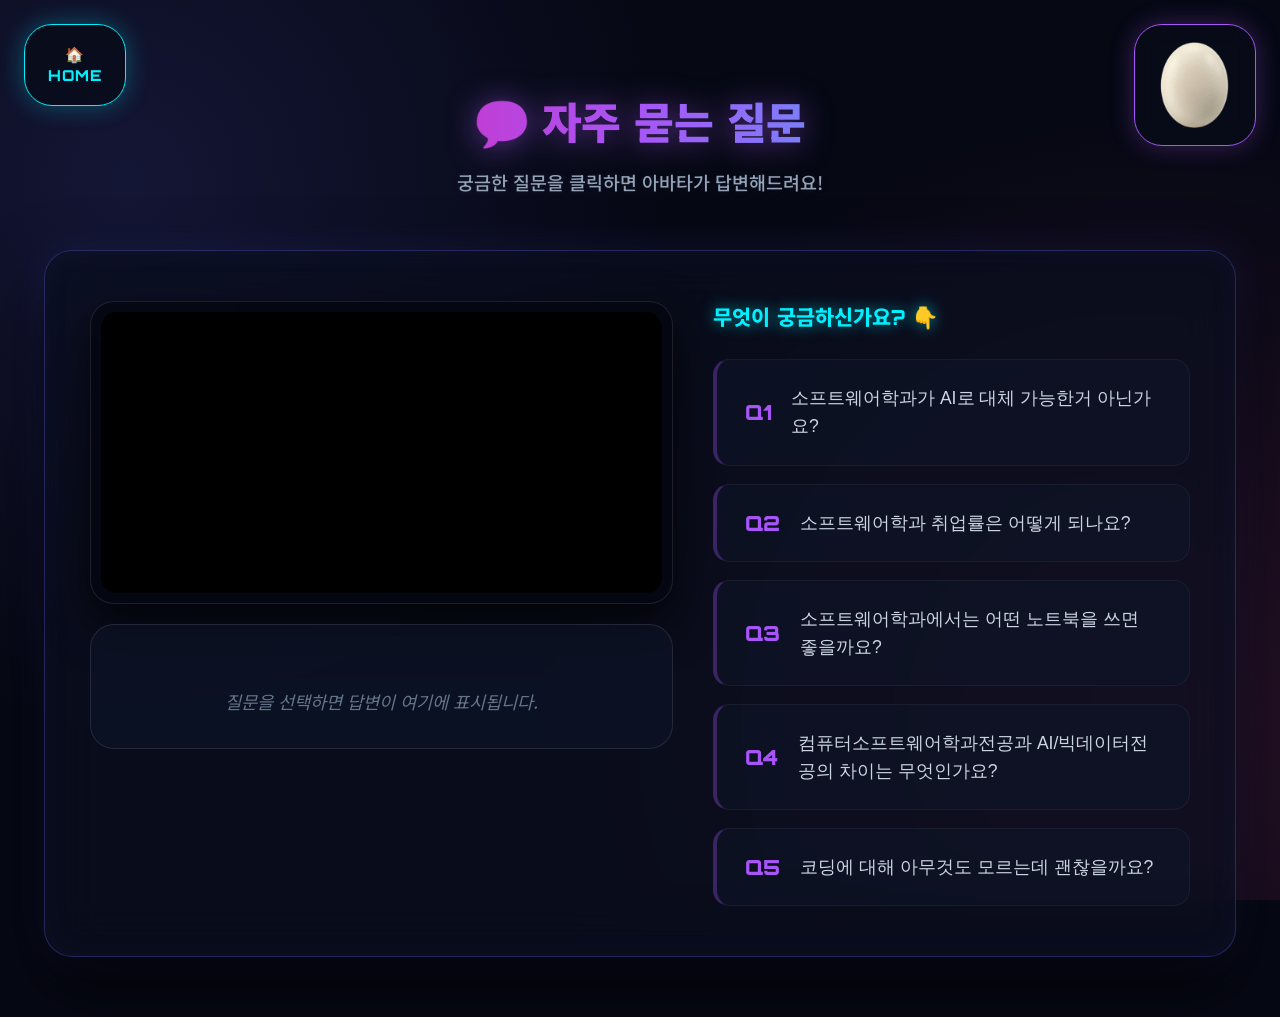
==== qna.html @ ab4f9bfa "Add files via upload" ====
<!DOCTYPE html>
<html lang="ko">
<head>
  <meta charset="UTF-8" />
  <meta name="viewport" content="width=device-width, initial-scale=1.0"/>
  <title>Q&A - 소프트웨어학과</title>
  <link href="https://fonts.googleapis.com/css2?family=Noto+Sans+KR:wght@400;500;700;900&family=Orbitron:wght@700;900&display=swap" rel="stylesheet">
  <link rel="stylesheet" href="css/qna.css" />
</head>
<body>

  <a href="index.html" class="floating-left-home-btn">🏠<br>HOME</a>

  <div id="tamagochi-fixed-container">
    <img id="tamagochi-image" src="assets/tamagochi/egg.png" alt="성장 다마고치">
  </div>

  <div class="bg-overlay"></div>

  <div class="page-header">
    <h1>💬 자주 묻는 질문</h1>
    <p>궁금한 질문을 클릭하면 아바타가 답변해드려요!</p>
  </div>

  <div class="qna-container">
    <div class="avatar-section">
      <div class="avatar-video-wrapper">
        <video id="avatarVideo" src="assets/video/qna_movie.mp4" preload="auto" muted playsinline></video>
      </div>

      <div class="speaking-indicator" id="speakingIndicator">
        <div class="speaking-dots">
          <span></span><span></span><span></span>
        </div>
        <span class="indicator-text">아바타가 답변하고 있어요</span>
      </div>

      <div class="answer-box empty" id="answerBox">
        질문을 선택하면 답변이 여기에 표시됩니다.
      </div>
    </div>

    <div class="questions-section">
      <div class="questions-title">무엇이 궁금하신가요? <span>👇</span></div>

      <button class="question-btn qna-item" onclick="playAnswer(0)">
        <div class="q-label">Q1</div>
        <div class="q-text">소프트웨어학과가 AI로 대체 가능한거 아닌가요?</div>
      </button>

      <button class="question-btn qna-item" onclick="playAnswer(1)">
        <div class="q-label">Q2</div>
        <div class="q-text">소프트웨어학과 취업률은 어떻게 되나요?</div>
      </button>

      <button class="question-btn qna-item" onclick="playAnswer(2)">
        <div class="q-label">Q3</div>
        <div class="q-text">소프트웨어학과에서는 어떤 노트북을 쓰면 좋을까요?</div>
      </button>

      <button class="question-btn qna-item" onclick="playAnswer(3)">
        <div class="q-label">Q4</div>
        <div class="q-text">컴퓨터소프트웨어학과전공과 AI/빅데이터전공의 차이는 무엇인가요?</div>
      </button>

      <button class="question-btn qna-item" onclick="playAnswer(4)">
        <div class="q-label">Q5</div>
        <div class="q-text">코딩에 대해 아무것도 모르는데 괜찮을까요?</div>
      </button>
    </div>
  </div>

  <script src="js/tamagochi.js"></script>

  <script>
    const answers = [
      {
        text: "이런 걱정을 하는 친구들이 요즘 정말 많아.\n단순히 시키는 대로 코드만 받아 적는 것은 AI가 대체할 수 있지만 우리 학과에서 배우는 것은 단순 타이핑이 아니야.\n어떤 문제를 해결할지 정의하고, 필요한 기술을 선택하고, 결과물이 올바르게 작동하도록 설계하는 역할은 오직 사람만이 할 수 있는 영역이거든.\n우리 과가 바로 그 '고급 설계자'를 키우는 곳이야. AI에 대체될까 봐 무서워하기보다, 그 AI의 뇌(딥러닝 모델)를 직접 설계하여 세상에 배포하는 엔지니어가 되는 커리큘럼이 쫙 깔려있어. 우리가 AI를 만드는 주인인데 누가 누굴 대체해? 걱정 마!",
        audio: "assets/audio/질문1.mp3"
      },
      {
        text: "일단 취업률은 걱정 안 해도 될 수준이야.\n학과 자체적으로도 매년 상당히 높은 수치를 기록하고 있고 3년 연속 취업 우수 학과야.\n학과 자체 취업률이 80% 안팎을 뚫었던 적이 있거든? 대단한 수치지.\n실제로 학교 선배들은 네이버, 카카오 같은 빅테크나 요즘 잘 나가는 유니콘 스타트업 백엔드/프론트엔드 개발자로 다수 진출하고 있어.",
        audio: "assets/audio/질문2.mp3"
      },
      {
        text: "무슨 노트북을 살지도 고민이지. 상황에 따라서 추천하는 노트북이 달라!\n난 무조건 가벼운 게 최고고, 카페나 도서관 자주 다닐 거라면 LG 그램을 추천할게.\n만약 고급스러운 메탈 디자인이 좋고, 갤럭시 스마트폰이랑 연동할 거라고 하면 삼성 갤럭시 북을 추천할게!",
        audio: "assets/audio/질문3.mp3"
      },
      {
        text: "컴퓨터소프트웨어학과전공은 웹사이트, 앱, 서버 같은 소프트웨어 시스템 자체를 처음부터 끝까지 안정적이고 효율적으로 개발하는 방법을 배우는 전공이야.\n프론트엔드부터 백엔드, 시스템 및 네트워크 프로그래밍까지 골고루 배울 수 있어.\nAI/빅데이터전공은 컴퓨터 소프트웨어 기술을 베이스로 깔고 가되, AI로 세상의 문제를 해결하는 방법을 배우는 전공이야.\n머신러닝, 딥러닝, 자연어처리, 컴퓨터 비전 같은 AI 모델을 직접 설계하고 구현해볼 수 있어.\n데이터를 분석해서 AI 모델을 만들고 싶다면 AI/빅데이터전공을 추천할게.",
        audio: "assets/audio/질문4.mp3"
      },
      {
        text: "완전 괜찮아! 장담하는데 우리 과 신입생들 중에 입학할 때 프로그래밍 처음 접하는 애들이 태반이야.\n우리 과는 '코딩을 잘해서 오는 과'가 아니라 '코딩을 잘하려고 오는 과'야.\n처음부터 어려운 거 안 시키고 기초부터 아주 차근차근 걸음마 떼게 도와주셔.\n게다가 우리 과는 훌륭한 교수님들 및 선후배 1:N 멘토링 시스템 등이 진짜 잘 되어 있거든? 이거야 파고드는 호기심, 그리고 딱 배우려는 마음가짐, 그 두 개만 들고 오면 돼.",
        audio: "assets/audio/질문5.mp3"
      }
    ];

    const video = document.getElementById('avatarVideo');
    const answerBox = document.getElementById('answerBox');
    const speakingIndicator = document.getElementById('speakingIndicator');
    const buttons = document.querySelectorAll('.question-btn');

    let currentAudio = null;
    let activeIndex = -1;

    // 마우스 호버 시 3D 입체 효과
    buttons.forEach(btn => {
      btn.addEventListener('mousemove', (e) => {
        const rect = btn.getBoundingClientRect();
        const x = e.clientX - rect.left;
        const y = e.clientY - rect.top;
        const xPct = x / rect.width - 0.5;
        const yPct = y / rect.height - 0.5;
        btn.style.transform = `perspective(1000px) rotateX(${yPct * -8}deg) rotateY(${xPct * 8}deg) scale(1.02)`;
      });
      btn.addEventListener('mouseleave', () => {
        btn.style.transform = '';
      });
    });

    function playAnswer(index) {
      if (activeIndex === index) {
        stopAll();
        return;
      }

      stopAll();
      activeIndex = index;

      buttons.forEach(btn => btn.classList.remove('checked-active', 'active'));
      buttons[index].classList.add('checked-active', 'active');

      const qnaContainer = document.querySelector('.qna-container');
      if (qnaContainer) {
        const targetOffset = qnaContainer.getBoundingClientRect().top + window.pageYOffset - 80;
        window.scrollTo({ top: targetOffset, behavior: 'smooth' });
      }

      answerBox.classList.remove('empty');
      answerBox.classList.remove('slide-up-active');
      void answerBox.offsetWidth;
      answerBox.classList.add('slide-up-active');
      answerBox.textContent = answers[index].text;

      speakingIndicator.classList.add('active');

      video.muted = true;
      video.currentTime = 0;
      video.play().catch(() => {
        video.muted = true;
        video.play();
      });

      currentAudio = new Audio(answers[index].audio);
      currentAudio.play().catch(err => console.warn("오디오 에러:", err));
      currentAudio.addEventListener('ended', stopAll);
      video.addEventListener('ended', onVideoEnded);
    }

    function onVideoEnded() {
      if (currentAudio && !currentAudio.paused) {
        video.currentTime = 0;
        video.play();
      }
    }

    function stopAll() {
      if (currentAudio) {
        currentAudio.pause();
        currentAudio.currentTime = 0;
        currentAudio = null;
      }
      video.pause();
      video.currentTime = 0;
      video.muted = true;
      video.removeEventListener('ended', onVideoEnded);
      speakingIndicator.classList.remove('active');
      buttons.forEach(btn => btn.classList.remove('checked-active', 'active'));
      activeIndex = -1;
    }
  </script>

</body>
</html>
---- css/qna.css ----
/* ===================================================
   🌌 HYPER-LUXURY CYBER NEON DEVELOPMENT THEME (Q&A Version)
   =================================================== */

/* 1. 배경: 단순 그라데이션을 넘어선 사이버 딥 스페이스 무드 */
body {
    background-color: #060814;
    background-image: 
        radial-gradient(circle at 10% 20%, rgba(99, 102, 241, 0.15) 0%, transparent 40%),
        radial-gradient(circle at 90% 80%, rgba(236, 72, 153, 0.15) 0%, transparent 45%);
    background-attachment: fixed;
    margin: 0;
    padding: 60px 20px;
    font-family: 'Noto Sans KR', -apple-system, sans-serif;
    color: #f1f5f9;
    min-height: 100vh;
    box-sizing: border-box;
}

/* 타이틀 영역: 테크니컬 네온 그라디언트 */
.page-header {
    text-align: center;
    margin-bottom: 55px;
}

.page-header h1 {
    font-family: 'Orbitron', 'Noto Sans KR', sans-serif;
    font-size: 2.7rem;
    font-weight: 900;
    background: linear-gradient(90deg, #ff007a 0%, #a855f7 50%, #00f0ff 100%);
    -webkit-background-clip: text;
    -webkit-text-fill-color: transparent;
    margin-bottom: 18px;
    letter-spacing: -0.5px;
    filter: drop-shadow(0 2px 15px rgba(168, 85, 247, 0.5));
}

.page-header p {
    font-size: 1.15rem;
    color: #94a3b8; 
    font-weight: 500;
    text-shadow: 0 0 10px rgba(148, 163, 184, 0.1);
}

/* 2. 메인 판넬: 완벽한 SF 홀로그램 쉴드 디스플레이 */
.qna-container {
    display: flex;
    gap: 40px;
    max-width: 1100px; 
    margin: 0 auto;
    padding: 50px 45px;
    background: rgba(10, 15, 30, 0.7);
    backdrop-filter: blur(25px); 
    -webkit-backdrop-filter: blur(25px);
    border-radius: 28px; 
    border: 1px solid rgba(99, 102, 241, 0.3); 
    box-shadow: 0 30px 70px rgba(0, 0, 0, 0.7), 
                0 0 40px rgba(99, 102, 241, 0.15),
                inset 0 0 30px rgba(99, 102, 241, 0.05); 
    align-items: flex-start;
}

/* 3. 왼쪽 아바타 및 답변 섹션 */
.avatar-section {
    flex: 1.1;
    min-width: 320px;
    display: flex;
    flex-direction: column;
    gap: 20px;
}

.avatar-video-wrapper {
    background: rgba(4, 6, 15, 0.8);
    border: 1.5px solid rgba(255, 255, 255, 0.1);
    border-radius: 24px;
    padding: 10px;
    box-shadow: 0 20px 45px rgba(0, 0, 0, 0.7);
    overflow: hidden;
}

.avatar-video-wrapper video {
    width: 100%;
    display: block;
    border-radius: 16px;
    background: #000;
}

/* 홀로그램 답변 상태 표시기 */
.speaking-indicator {
    display: none;
    align-items: center;
    justify-content: center;
    gap: 12px;
    padding: 15px;
    background: rgba(0, 240, 255, 0.1);
    border: 1px solid rgba(0, 240, 255, 0.4);
    border-radius: 16px;
    color: #00f0ff;
    font-family: 'Orbitron', 'Noto Sans KR', sans-serif;
    font-weight: 700;
    font-size: 1rem;
    box-shadow: 0 0 20px rgba(0, 240, 255, 0.15);
}

.speaking-indicator.active {
    display: flex;
}

.speaking-dots {
    display: flex;
    gap: 5px;
}

.speaking-dots span {
    width: 6px;
    height: 6px;
    background-color: #00f0ff;
    border-radius: 50%;
    animation: bounce 1.4s infinite ease-in-out both;
}

.speaking-dots span:nth-child(1) { animation-delay: -0.32s; }
.speaking-dots span:nth-child(2) { animation-delay: -0.16s; }

/* 차원문 페이드인 이펙트 애니메이션 */
@keyframes portalIn {
    0% {
        opacity: 0;
        transform: scale(0.97) translateY(25px);
        filter: brightness(0.5);
    }
    100% {
        opacity: 1;
        transform: scale(1) translateY(0);
        filter: brightness(1);
    }
}

/* 프리미엄 결과 박스 스타일 */
.answer-box {
    background: rgba(8, 12, 24, 0.9);
    border-radius: 24px;
    padding: 30px;
    border: 1px solid #00f0ff;
    box-shadow: 0 20px 60px rgba(0, 240, 255, 0.2);
    font-size: 1.1rem;
    color: #e2e8f0;
    line-height: 1.8;
    white-space: pre-line;
    border-left: 6px solid #00f0ff; 
}

.answer-box.empty {
    border-color: rgba(255, 255, 255, 0.1);
    border-left: 1px solid rgba(255, 255, 255, 0.1);
    box-shadow: none;
    color: #64748b;
    text-align: center;
    font-style: italic;
    background: rgba(15, 23, 42, 0.5);
}

.slide-up-active {
    animation: portalIn 0.7s cubic-bezier(0.16, 1, 0.3, 1) forwards;
}

/* 4. 오른쪽 질문 리스트 섹션 */
.questions-section {
    flex: 0.9;
    display: flex;
    flex-direction: column;
    gap: 18px;
}

.questions-title {
    font-family: 'Orbitron', 'Noto Sans KR', sans-serif;
    color: #00f0ff;
    font-size: 1.3rem;
    font-weight: 800;
    margin-bottom: 10px;
    text-shadow: 0 0 15px rgba(0, 240, 255, 0.6);
}

/* 인텔리전트 네온 바 스타일 버튼 */
.question-btn {
    background: rgba(15, 23, 42, 0.5);
    border: 1px solid rgba(255, 255, 255, 0.05);
    border-left: 4px solid rgba(168, 85, 247, 0.3);
    border-radius: 16px;
    padding: 24px 28px;
    display: flex;
    align-items: center;
    gap: 20px;
    cursor: pointer;
    transition: all 0.25s cubic-bezier(0.25, 0.8, 0.25, 1);
    text-align: left;
    width: 100%;
    color: #cbd5e1;
}

/* 마우스 호버 시: 전격 액션 하이라이트 */
.question-btn:hover {
    border-color: rgba(0, 240, 255, 0.5);
    border-left-color: #00f0ff;
    transform: translateY(-3px) scale(1.005);
    background: rgba(20, 30, 55, 0.8);
    box-shadow: 0 10px 25px rgba(0, 240, 255, 0.15);
}

/* 선택이 완료된 카드는 우아한 바이올렛 아우라 고정 */
.question-btn.checked-active {
    border-color: rgba(168, 85, 247, 0.6);
    border-left-color: #a855f7;
    background: linear-gradient(90deg, rgba(168, 85, 247, 0.12) 0%, rgba(15, 23, 42, 0.6) 100%);
    box-shadow: inset 0 0 15px rgba(168, 85, 247, 0.1);
}

.q-label {
    font-family: 'Orbitron', sans-serif;
    font-size: 1.3rem;
    font-weight: 900;
    color: #a855f7;
    transition: all 0.2s;
    flex-shrink: 0;
}

.question-btn.checked-active .q-label {
    color: #ffffff;
    text-shadow: 0 0 15px #a855f7;
}

.q-text {
    font-size: 1.1rem;
    font-weight: 500;
    line-height: 1.6;
    transition: color 0.2s;
}

.question-btn.checked-active .q-text {
    color: #e9d5ff;
    font-weight: 600;
    text-shadow: 0 0 10px rgba(168, 85, 247, 0.3);
}

/* 반응형 레이아웃 */
@media (max-width: 868px) {
    .qna-container {
        flex-direction: column;
        align-items: stretch;
        padding: 30px 20px;
    }
    
    .avatar-section {
        min-width: 100%;
    }
}

/* ===================================================
   🤖 `subject.css`와 완벽 동기화된 다마고치 고정 패널
   =================================================== */
#tamagochi-fixed-container {
    position: fixed;
    top: 24px;
    right: 24px;
    z-index: 1000;
    width: 120px;  /* 🎯 subject.css와 완벽 동일 세팅 */
    height: 120px; /* 🎯 subject.css와 완벽 동일 세팅 */
    background: rgba(8, 12, 24, 0.8);
    backdrop-filter: blur(10px); 
    -webkit-backdrop-filter: blur(10px);
    border-radius: 28px;
    box-shadow: 0 0 25px rgba(168, 85, 247, 0.3);
    border: 1.5px solid #a855f7; /* 네온 보라 아웃라인 */
    display: flex;
    justify-content: center;
    align-items: center;
    transition: all 0.3s;
}

#tamagochi-fixed-container:hover {
    box-shadow: 0 0 35px #00f0ff;
    border-color: #00f0ff;
}

#tamagochi-image {
    width: 80%;
    height: auto;
    display: block;
}

/* 🌌 테마 맞춤형 왼쪽 고정 네온 홈 버튼 */
.floating-left-home-btn {
    position: fixed;       /* 화면에 고정 */
    top: 24px;             /* 다마고치(top: 24px)와 높이 맞춤 */
    left: 24px;            /* 화면 왼쪽에서 24px 띄움 */
    z-index: 1001;         /* 최상단 레이어 보장 */
    
    display: flex;
    flex-direction: column; 
    align-items: center;
    justify-content: center;
    
    width: 100px;
    height: 80px;
    background: rgba(8, 12, 24, 0.8); /* 다마고치 패널과 동일한 딥블랙 투명도 */
    backdrop-filter: blur(10px); 
    -webkit-backdrop-filter: blur(10px);
    
    color: #00f0ff;        /* 사이버 청록색 텍스트 */
    text-decoration: none;
    font-family: 'Orbitron', 'Noto Sans KR', sans-serif;
    font-weight: 800;
    font-size: 15px;
    letter-spacing: 1px;
    line-height: 1.4;
    text-align: center;
    
    border: 1.5px solid #00f0ff; /* 청록색 네온 아웃라인 */
    border-radius: 28px;         /* 다마고치 패널과 대칭되는 둥근 사각형 */
    box-shadow: 0 0 25px rgba(0, 240, 255, 0.3); /* 네온 광채 */
    transition: all 0.3s cubic-bezier(0.25, 0.8, 0.25, 1);
}

/* 마우스를 올렸을 때 에너지가 충전되는 듯한 핑크/보라 반전 효과 */
.floating-left-home-btn:hover {
    color: #ffffff;
    border-color: #ff007a;       /* 핫핑크 네온으로 변경 */
    box-shadow: 0 0 35px #ff007a; /* 핑크빛 아우라 방출 */
    transform: translateY(-3px) scale(1.05);
}

/* 💬 다마고치 레이아웃을 절대 해치지 않는 독립형 fixed 말풍선 */
.cyber-bubble {
    position: fixed;
    
    /* 📍 [좌표 조절 좌표계] 현재 다마고치 패널 위치에 맞춰 정밀하게 조절하세요 */
    /* 만약 다마고치가 우측 상단(top: 24px, right: 24px)에 있다면 아래 설정을 사용합니다 */
    top: 40px;          /* 다마고치 높이랑 맞춤 */
    right: 160px;       /* 다마고치(우측 끝에서 24px + 가로크기 120px) 왼쪽 옆에 딱 붙도록 배치 */
    
    width: 210px;
    padding: 12px 16px;
    background: rgba(8, 12, 24, 0.95);
    border: 1.5px solid #00f0ff; /* 청록색 사이버 네온 라인 */
    border-radius: 16px;
    box-shadow: 0 0 25px rgba(0, 240, 255, 0.3);
    
    color: #f8fafc;
    font-family: 'Noto Sans KR', sans-serif;
    font-size: 12px;
    line-height: 1.6;
    text-align: center;
    pointer-events: none; /* 말풍선 때문에 뒤에 버튼이 안 눌리는 현상 방지 */
    
    /* 부드러운 등장 애니메이션용 기본 상태 */
    opacity: 0;
    transform: translateX(15px) scale(0.9);
    transition: all 0.4s cubic-bezier(0.175, 0.885, 0.32, 1.2);
    z-index: 9999; /* 최상단으로 띄움 */
}

/* 📐 오른쪽 다마고치 패널을 가리키는 삼각형 꼬리표 */
.cyber-bubble::after {
    content: '';
    position: absolute;
    right: -7px;
    top: 50%;
    transform: translateY(-50%) rotate(45deg);
    width: 12px;
    height: 12px;
    background: #080c1c;
    border-right: 1.5px solid #00f0ff;
    border-top: 1.5px solid #00f0ff;
}

/* ✨ 2단계 달성 시 슈욱 나타나는 효과 */
.cyber-bubble.show {
    opacity: 1;
    transform: translateX(0) scale(1);
    animation: bubbleFloat 1.5s ease-in-out infinite alternate;
}

/* 🎈 다마고치 옆에서 둥실둥실 움직이는 효과 */
@keyframes bubbleFloat {
    0% {
        transform: translateY(0px);
    }
    100% {
        transform: translateY(-6px);
    }
}
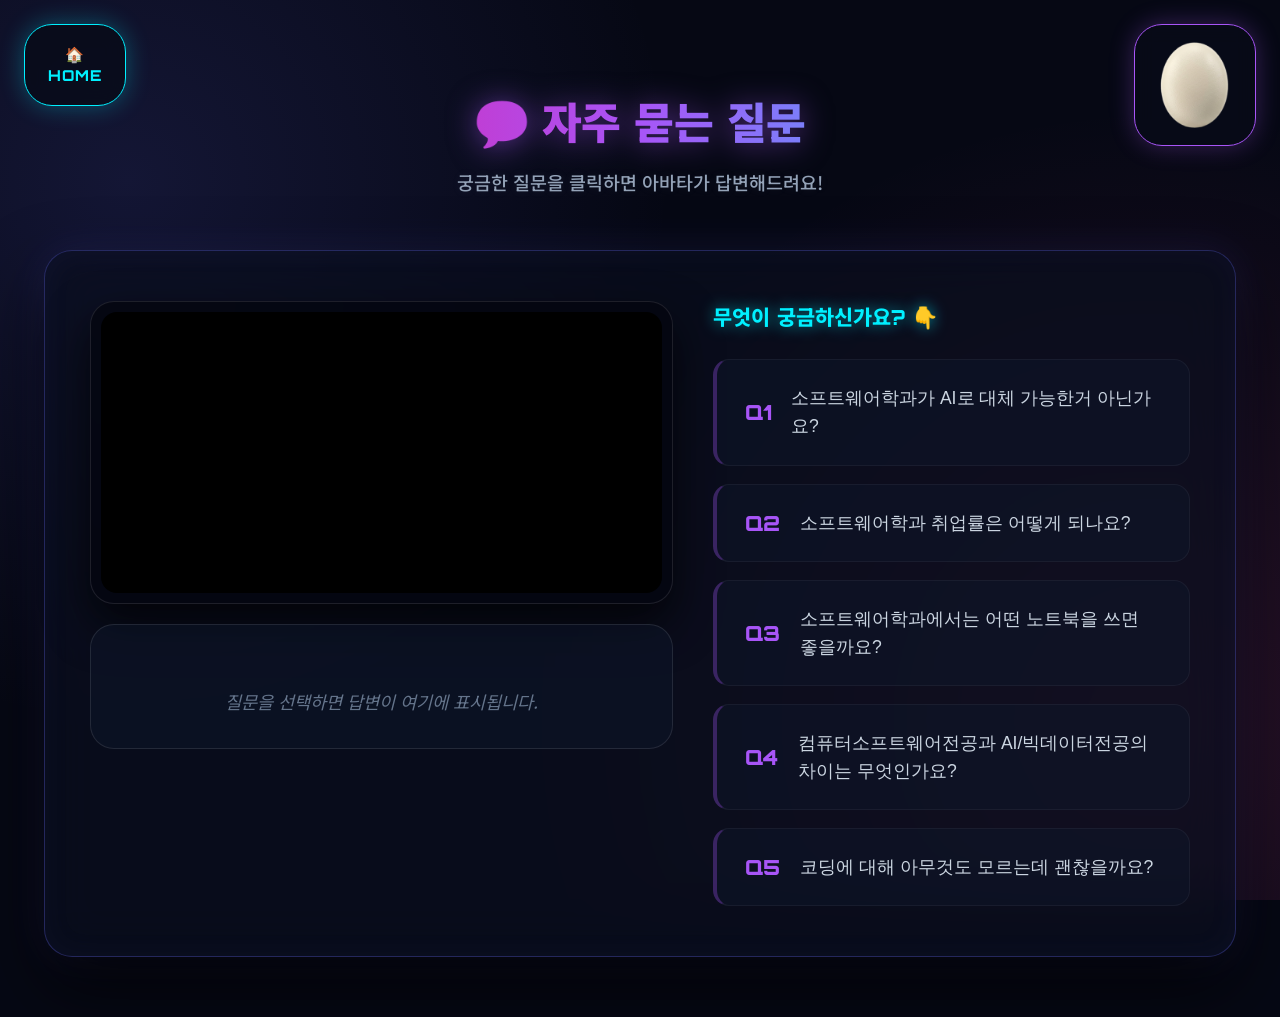
==== commit 34f805f5: "Update qna.html" ====
--- a/qna.html
+++ b/qna.html
@@ -60,7 +60,7 @@
 
       <button class="question-btn qna-item" onclick="playAnswer(3)">
         <div class="q-label">Q4</div>
-        <div class="q-text">컴퓨터소프트웨어학과전공과 AI/빅데이터전공의 차이는 무엇인가요?</div>
+        <div class="q-text">컴퓨터소프트웨어전공과 AI/빅데이터전공의 차이는 무엇인가요?</div>
       </button>
 
       <button class="question-btn qna-item" onclick="playAnswer(4)">
@@ -87,7 +87,7 @@
         audio: "assets/audio/질문3.mp3"
       },
       {
-        text: "컴퓨터소프트웨어학과전공은 웹사이트, 앱, 서버 같은 소프트웨어 시스템 자체를 처음부터 끝까지 안정적이고 효율적으로 개발하는 방법을 배우는 전공이야.\n프론트엔드부터 백엔드, 시스템 및 네트워크 프로그래밍까지 골고루 배울 수 있어.\nAI/빅데이터전공은 컴퓨터 소프트웨어 기술을 베이스로 깔고 가되, AI로 세상의 문제를 해결하는 방법을 배우는 전공이야.\n머신러닝, 딥러닝, 자연어처리, 컴퓨터 비전 같은 AI 모델을 직접 설계하고 구현해볼 수 있어.\n데이터를 분석해서 AI 모델을 만들고 싶다면 AI/빅데이터전공을 추천할게.",
+        text: "컴퓨터소프트웨어전공은 웹사이트, 앱, 서버 같은 소프트웨어 시스템 자체를 처음부터 끝까지 안정적이고 효율적으로 개발하는 방법을 배우는 전공이야.\n프론트엔드부터 백엔드, 시스템 및 네트워크 프로그래밍까지 골고루 배울 수 있어.\nAI/빅데이터전공은 컴퓨터 소프트웨어 기술을 베이스로 깔고 가되, AI로 세상의 문제를 해결하는 방법을 배우는 전공이야.\n머신러닝, 딥러닝, 자연어처리, 컴퓨터 비전 같은 AI 모델을 직접 설계하고 구현해볼 수 있어.\n데이터를 분석해서 AI 모델을 만들고 싶다면 AI/빅데이터전공을 추천할게.",
         audio: "assets/audio/질문4.mp3"
       },
       {
@@ -182,4 +182,4 @@
   </script>
 
 </body>
-</html>+</html>
